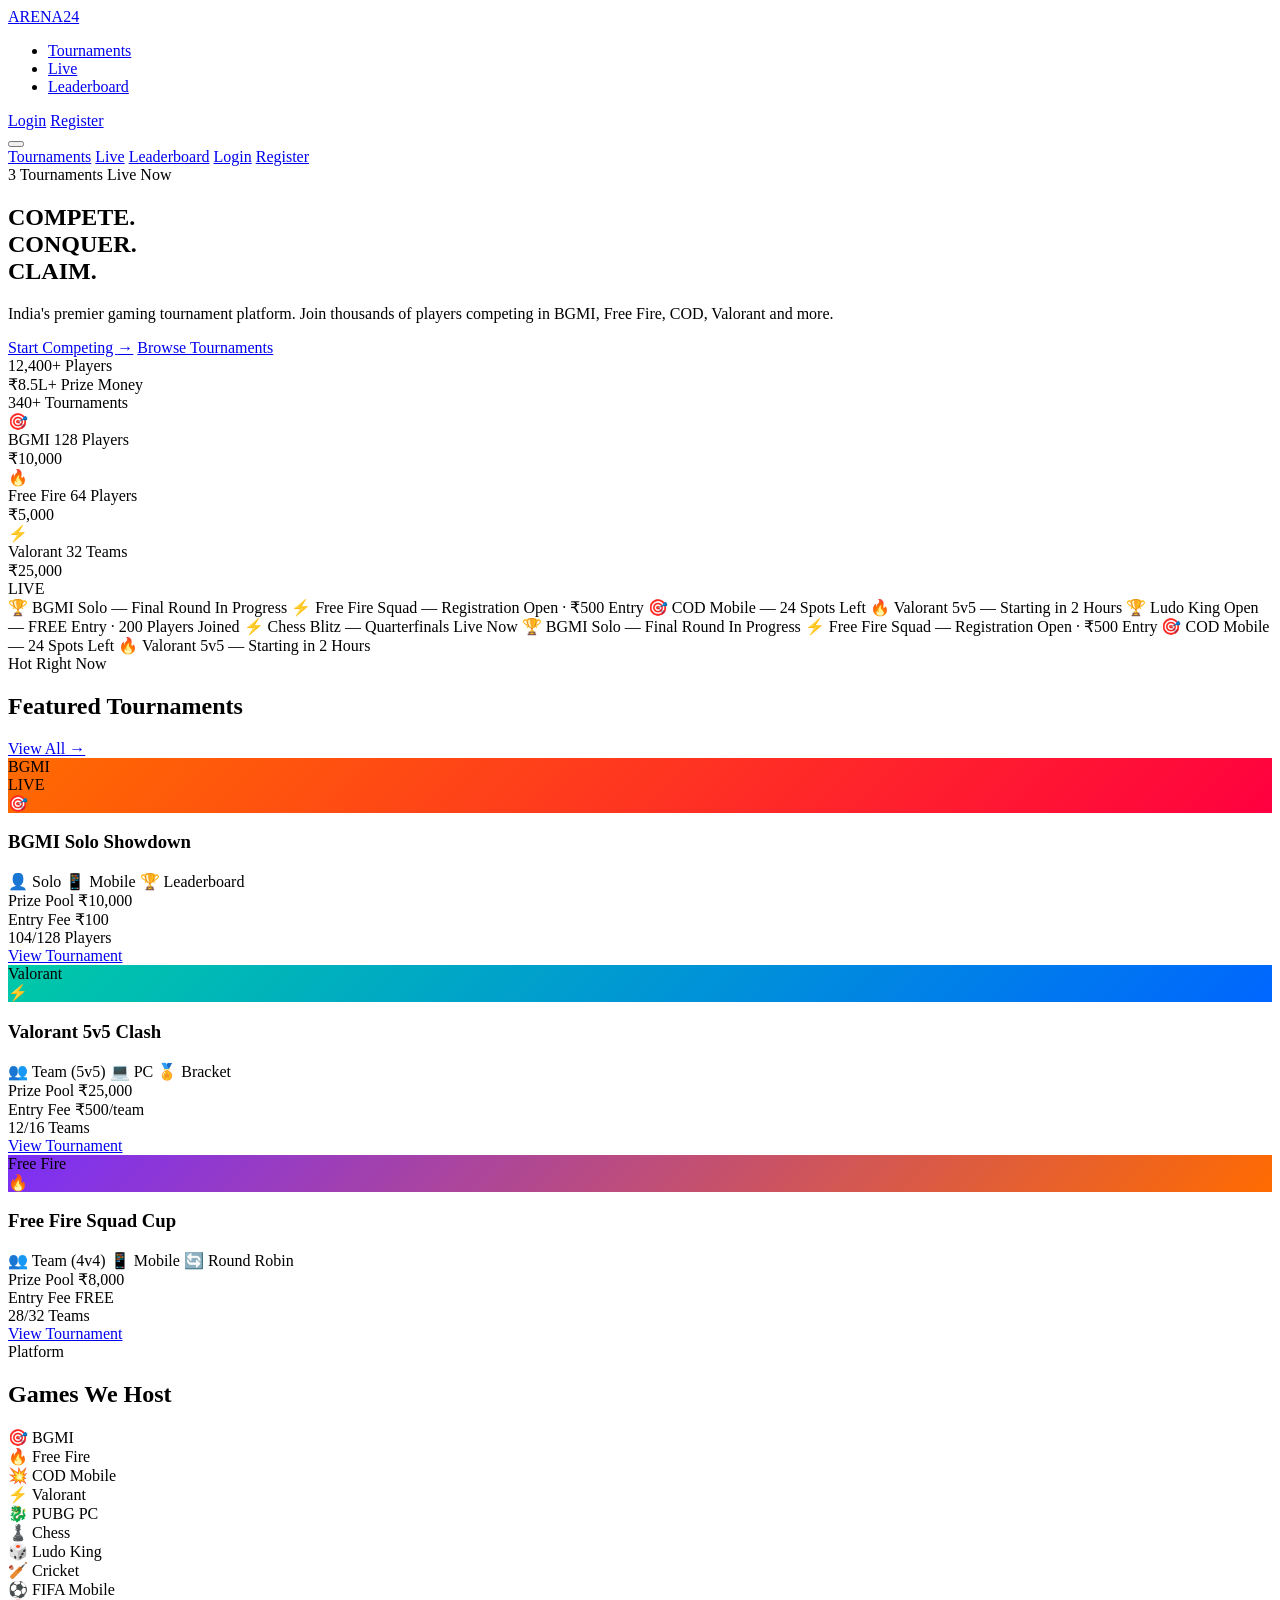
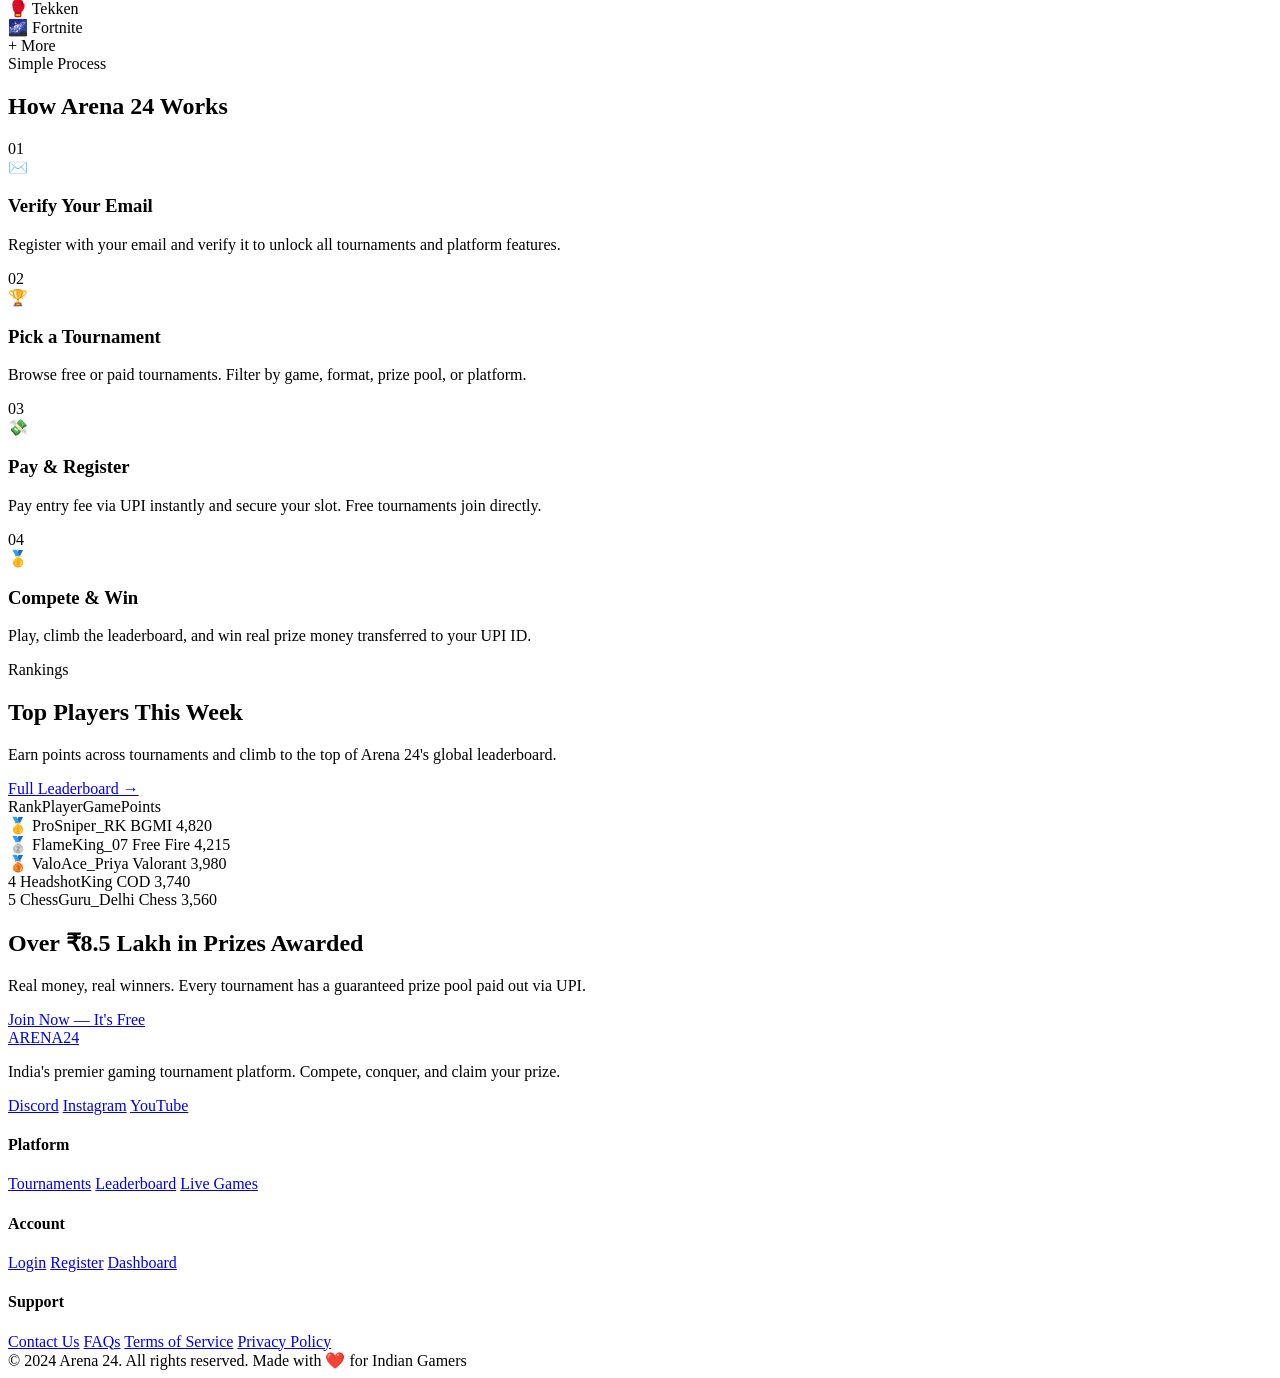
==== index.html @ 9baad073 "Add files via upload" ====
<!DOCTYPE html>
<html lang="en">
<head>
  <meta charset="UTF-8" />
  <meta name="viewport" content="width=device-width, initial-scale=1.0"/>
  <title>Arena 24 — Compete. Conquer. Claim.</title>
  <link rel="preconnect" href="https://fonts.googleapis.com">
  <link href="https://fonts.googleapis.com/css2?family=Rajdhani:wght@400;500;600;700&family=Orbitron:wght@400;600;700;900&family=Inter:wght@300;400;500&display=swap" rel="stylesheet">
  <link rel="stylesheet" href="css/global.css">
  <link rel="stylesheet" href="css/index.css">
</head>
<body>

  <!-- NAV -->
  <nav class="navbar" id="navbar">
    <div class="nav-container">
      <a href="index.html" class="nav-logo">
        <span class="logo-a">A</span>RENA<span class="logo-24">24</span>
      </a>
      <ul class="nav-links">
        <li><a href="tournaments.html">Tournaments</a></li>
        <li><a href="live.html">Live</a></li>
        <li><a href="leaderboard.html">Leaderboard</a></li>
      </ul>
      <div class="nav-actions">
        <a href="login.html" class="btn-ghost">Login</a>
        <a href="register.html" class="btn-primary">Register</a>
      </div>
      <button class="nav-toggle" id="navToggle">
        <span></span><span></span><span></span>
      </button>
    </div>
    <div class="nav-mobile" id="navMobile">
      <a href="tournaments.html">Tournaments</a>
      <a href="live.html">Live</a>
      <a href="leaderboard.html">Leaderboard</a>
      <a href="login.html">Login</a>
      <a href="register.html" class="btn-primary">Register</a>
    </div>
  </nav>

  <!-- HERO -->
  <section class="hero">
    <div class="hero-bg">
      <div class="hero-grid"></div>
      <div class="hero-glow glow-1"></div>
      <div class="hero-glow glow-2"></div>
      <div class="hero-particles" id="particles"></div>
    </div>
    <div class="hero-content">
      <div class="hero-badge">
        <span class="badge-dot"></span>
        <span>3 Tournaments Live Now</span>
      </div>
      <h1 class="hero-title">
        COMPETE.<br>
        <span class="title-accent">CONQUER.</span><br>
        CLAIM.
      </h1>
      <p class="hero-sub">India's premier gaming tournament platform. Join thousands of players competing in BGMI, Free Fire, COD, Valorant and more.</p>
      <div class="hero-cta">
        <a href="register.html" class="btn-primary btn-xl">Start Competing <span class="btn-arrow">→</span></a>
        <a href="tournaments.html" class="btn-outline btn-xl">Browse Tournaments</a>
      </div>
      <div class="hero-stats">
        <div class="stat-item">
          <span class="stat-num">12,400+</span>
          <span class="stat-label">Players</span>
        </div>
        <div class="stat-divider"></div>
        <div class="stat-item">
          <span class="stat-num">₹8.5L+</span>
          <span class="stat-label">Prize Money</span>
        </div>
        <div class="stat-divider"></div>
        <div class="stat-item">
          <span class="stat-num">340+</span>
          <span class="stat-label">Tournaments</span>
        </div>
      </div>
    </div>
    <div class="hero-visual">
      <div class="game-cards-stack">
        <div class="game-card-floating card-1">
          <div class="gcf-icon">🎯</div>
          <div class="gcf-info">
            <span class="gcf-name">BGMI</span>
            <span class="gcf-players">128 Players</span>
          </div>
          <div class="gcf-prize">₹10,000</div>
        </div>
        <div class="game-card-floating card-2">
          <div class="gcf-icon">🔥</div>
          <div class="gcf-info">
            <span class="gcf-name">Free Fire</span>
            <span class="gcf-players">64 Players</span>
          </div>
          <div class="gcf-prize">₹5,000</div>
        </div>
        <div class="game-card-floating card-3">
          <div class="gcf-icon">⚡</div>
          <div class="gcf-info">
            <span class="gcf-name">Valorant</span>
            <span class="gcf-players">32 Teams</span>
          </div>
          <div class="gcf-prize">₹25,000</div>
        </div>
        <div class="pulse-ring"></div>
      </div>
    </div>
  </section>

  <!-- LIVE TICKER -->
  <div class="live-ticker">
    <div class="ticker-label"><span class="live-dot"></span> LIVE</div>
    <div class="ticker-track">
      <div class="ticker-inner">
        <span>🏆 BGMI Solo — Final Round In Progress</span>
        <span>⚡ Free Fire Squad — Registration Open · ₹500 Entry</span>
        <span>🎯 COD Mobile — 24 Spots Left</span>
        <span>🔥 Valorant 5v5 — Starting in 2 Hours</span>
        <span>🏆 Ludo King Open — FREE Entry · 200 Players Joined</span>
        <span>⚡ Chess Blitz — Quarterfinals Live Now</span>
        <span>🏆 BGMI Solo — Final Round In Progress</span>
        <span>⚡ Free Fire Squad — Registration Open · ₹500 Entry</span>
        <span>🎯 COD Mobile — 24 Spots Left</span>
        <span>🔥 Valorant 5v5 — Starting in 2 Hours</span>
      </div>
    </div>
  </div>

  <!-- FEATURED TOURNAMENTS -->
  <section class="section" id="featured">
    <div class="container">
      <div class="section-header">
        <div class="section-tag">Hot Right Now</div>
        <h2 class="section-title">Featured Tournaments</h2>
        <a href="tournaments.html" class="section-link">View All →</a>
      </div>
      <div class="tournament-grid">

        <div class="t-card t-card-featured">
          <div class="t-card-banner" style="background: linear-gradient(135deg, #ff6b00, #ff0040);">
            <div class="t-game-tag">BGMI</div>
            <div class="t-live-badge"><span class="live-dot"></span> LIVE</div>
            <div class="t-banner-icon">🎯</div>
          </div>
          <div class="t-card-body">
            <h3 class="t-title">BGMI Solo Showdown</h3>
            <div class="t-meta">
              <span class="t-meta-item">👤 Solo</span>
              <span class="t-meta-item">📱 Mobile</span>
              <span class="t-meta-item">🏆 Leaderboard</span>
            </div>
            <div class="t-prize-row">
              <div class="t-prize">
                <span class="prize-label">Prize Pool</span>
                <span class="prize-amount">₹10,000</span>
              </div>
              <div class="t-entry">
                <span class="entry-label">Entry Fee</span>
                <span class="entry-amount entry-paid">₹100</span>
              </div>
            </div>
            <div class="t-progress-row">
              <span class="t-spots">104/128 Players</span>
              <div class="t-progress-bar"><div class="t-progress-fill" style="width:81%"></div></div>
            </div>
            <a href="tournament-detail.html" class="btn-primary btn-full">View Tournament</a>
          </div>
        </div>

        <div class="t-card">
          <div class="t-card-banner" style="background: linear-gradient(135deg, #00c9a7, #0066ff);">
            <div class="t-game-tag">Valorant</div>
            <div class="t-banner-icon">⚡</div>
          </div>
          <div class="t-card-body">
            <h3 class="t-title">Valorant 5v5 Clash</h3>
            <div class="t-meta">
              <span class="t-meta-item">👥 Team (5v5)</span>
              <span class="t-meta-item">💻 PC</span>
              <span class="t-meta-item">🏅 Bracket</span>
            </div>
            <div class="t-prize-row">
              <div class="t-prize">
                <span class="prize-label">Prize Pool</span>
                <span class="prize-amount">₹25,000</span>
              </div>
              <div class="t-entry">
                <span class="entry-label">Entry Fee</span>
                <span class="entry-amount entry-paid">₹500/team</span>
              </div>
            </div>
            <div class="t-progress-row">
              <span class="t-spots">12/16 Teams</span>
              <div class="t-progress-bar"><div class="t-progress-fill" style="width:75%"></div></div>
            </div>
            <a href="tournament-detail.html" class="btn-outline btn-full">View Tournament</a>
          </div>
        </div>

        <div class="t-card">
          <div class="t-card-banner" style="background: linear-gradient(135deg, #7b2ff7, #ff6b00);">
            <div class="t-game-tag">Free Fire</div>
            <div class="t-banner-icon">🔥</div>
          </div>
          <div class="t-card-body">
            <h3 class="t-title">Free Fire Squad Cup</h3>
            <div class="t-meta">
              <span class="t-meta-item">👥 Team (4v4)</span>
              <span class="t-meta-item">📱 Mobile</span>
              <span class="t-meta-item">🔄 Round Robin</span>
            </div>
            <div class="t-prize-row">
              <div class="t-prize">
                <span class="prize-label">Prize Pool</span>
                <span class="prize-amount">₹8,000</span>
              </div>
              <div class="t-entry">
                <span class="entry-label">Entry Fee</span>
                <span class="entry-amount entry-free">FREE</span>
              </div>
            </div>
            <div class="t-progress-row">
              <span class="t-spots">28/32 Teams</span>
              <div class="t-progress-bar"><div class="t-progress-fill" style="width:87%"></div></div>
            </div>
            <a href="tournament-detail.html" class="btn-outline btn-full">View Tournament</a>
          </div>
        </div>

      </div>
    </div>
  </section>

  <!-- GAMES WE SUPPORT -->
  <section class="section games-section">
    <div class="container">
      <div class="section-header">
        <div class="section-tag">Platform</div>
        <h2 class="section-title">Games We Host</h2>
      </div>
      <div class="games-scroll">
        <div class="games-track">
          <div class="game-pill active">🎯 BGMI</div>
          <div class="game-pill">🔥 Free Fire</div>
          <div class="game-pill">💥 COD Mobile</div>
          <div class="game-pill">⚡ Valorant</div>
          <div class="game-pill">🐉 PUBG PC</div>
          <div class="game-pill">♟️ Chess</div>
          <div class="game-pill">🎲 Ludo King</div>
          <div class="game-pill">🏏 Cricket</div>
          <div class="game-pill">⚽ FIFA Mobile</div>
          <div class="game-pill">🥊 Tekken</div>
          <div class="game-pill">🌌 Fortnite</div>
          <div class="game-pill">+ More</div>
        </div>
      </div>
    </div>
  </section>

  <!-- HOW IT WORKS -->
  <section class="section how-section">
    <div class="container">
      <div class="section-header center">
        <div class="section-tag">Simple Process</div>
        <h2 class="section-title">How Arena 24 Works</h2>
      </div>
      <div class="steps-grid">
        <div class="step-card">
          <div class="step-num">01</div>
          <div class="step-icon">✉️</div>
          <h3 class="step-title">Verify Your Email</h3>
          <p class="step-desc">Register with your email and verify it to unlock all tournaments and platform features.</p>
        </div>
        <div class="step-connector"></div>
        <div class="step-card">
          <div class="step-num">02</div>
          <div class="step-icon">🏆</div>
          <h3 class="step-title">Pick a Tournament</h3>
          <p class="step-desc">Browse free or paid tournaments. Filter by game, format, prize pool, or platform.</p>
        </div>
        <div class="step-connector"></div>
        <div class="step-card">
          <div class="step-num">03</div>
          <div class="step-icon">💸</div>
          <h3 class="step-title">Pay & Register</h3>
          <p class="step-desc">Pay entry fee via UPI instantly and secure your slot. Free tournaments join directly.</p>
        </div>
        <div class="step-connector"></div>
        <div class="step-card">
          <div class="step-num">04</div>
          <div class="step-icon">🥇</div>
          <h3 class="step-title">Compete & Win</h3>
          <p class="step-desc">Play, climb the leaderboard, and win real prize money transferred to your UPI ID.</p>
        </div>
      </div>
    </div>
  </section>

  <!-- LEADERBOARD PREVIEW -->
  <section class="section lb-section">
    <div class="container">
      <div class="lb-layout">
        <div class="lb-left">
          <div class="section-tag">Rankings</div>
          <h2 class="section-title">Top Players This Week</h2>
          <p class="lb-desc">Earn points across tournaments and climb to the top of Arena 24's global leaderboard.</p>
          <a href="leaderboard.html" class="btn-primary">Full Leaderboard →</a>
        </div>
        <div class="lb-right">
          <div class="lb-table">
            <div class="lb-row lb-header">
              <span>Rank</span><span>Player</span><span>Game</span><span>Points</span>
            </div>
            <div class="lb-row lb-gold">
              <span class="rank-badge rank-1">🥇</span>
              <span class="player-name">ProSniper_RK</span>
              <span class="game-tag-sm">BGMI</span>
              <span class="lb-pts">4,820</span>
            </div>
            <div class="lb-row lb-silver">
              <span class="rank-badge rank-2">🥈</span>
              <span class="player-name">FlameKing_07</span>
              <span class="game-tag-sm">Free Fire</span>
              <span class="lb-pts">4,215</span>
            </div>
            <div class="lb-row lb-bronze">
              <span class="rank-badge rank-3">🥉</span>
              <span class="player-name">ValoAce_Priya</span>
              <span class="game-tag-sm">Valorant</span>
              <span class="lb-pts">3,980</span>
            </div>
            <div class="lb-row">
              <span class="rank-badge">4</span>
              <span class="player-name">HeadshotKing</span>
              <span class="game-tag-sm">COD</span>
              <span class="lb-pts">3,740</span>
            </div>
            <div class="lb-row">
              <span class="rank-badge">5</span>
              <span class="player-name">ChessGuru_Delhi</span>
              <span class="game-tag-sm">Chess</span>
              <span class="lb-pts">3,560</span>
            </div>
          </div>
        </div>
      </div>
    </div>
  </section>

  <!-- PRIZE BANNER -->
  <section class="prize-banner">
    <div class="container">
      <div class="prize-content">
        <div class="prize-text">
          <h2>Over <span class="prize-highlight">₹8.5 Lakh</span> in Prizes Awarded</h2>
          <p>Real money, real winners. Every tournament has a guaranteed prize pool paid out via UPI.</p>
        </div>
        <a href="register.html" class="btn-primary btn-xl">Join Now — It's Free</a>
      </div>
    </div>
  </section>

  <!-- FOOTER -->
  <footer class="footer">
    <div class="container">
      <div class="footer-grid">
        <div class="footer-brand">
          <a href="index.html" class="nav-logo">
            <span class="logo-a">A</span>RENA<span class="logo-24">24</span>
          </a>
          <p>India's premier gaming tournament platform. Compete, conquer, and claim your prize.</p>
          <div class="footer-socials">
            <a href="#" class="social-link">Discord</a>
            <a href="#" class="social-link">Instagram</a>
            <a href="#" class="social-link">YouTube</a>
          </div>
        </div>
        <div class="footer-col">
          <h4>Platform</h4>
          <a href="tournaments.html">Tournaments</a>
          <a href="leaderboard.html">Leaderboard</a>
          <a href="live.html">Live Games</a>
        </div>
        <div class="footer-col">
          <h4>Account</h4>
          <a href="login.html">Login</a>
          <a href="register.html">Register</a>
          <a href="dashboard.html">Dashboard</a>
        </div>
        <div class="footer-col">
          <h4>Support</h4>
          <a href="#">Contact Us</a>
          <a href="#">FAQs</a>
          <a href="#">Terms of Service</a>
          <a href="#">Privacy Policy</a>
        </div>
      </div>
      <div class="footer-bottom">
        <span>© 2024 Arena 24. All rights reserved.</span>
        <span>Made with ❤️ for Indian Gamers</span>
      </div>
    </div>
  </footer>

  <script src="js/global.js"></script>
  <script src="js/index.js"></script>
</body>
</html>
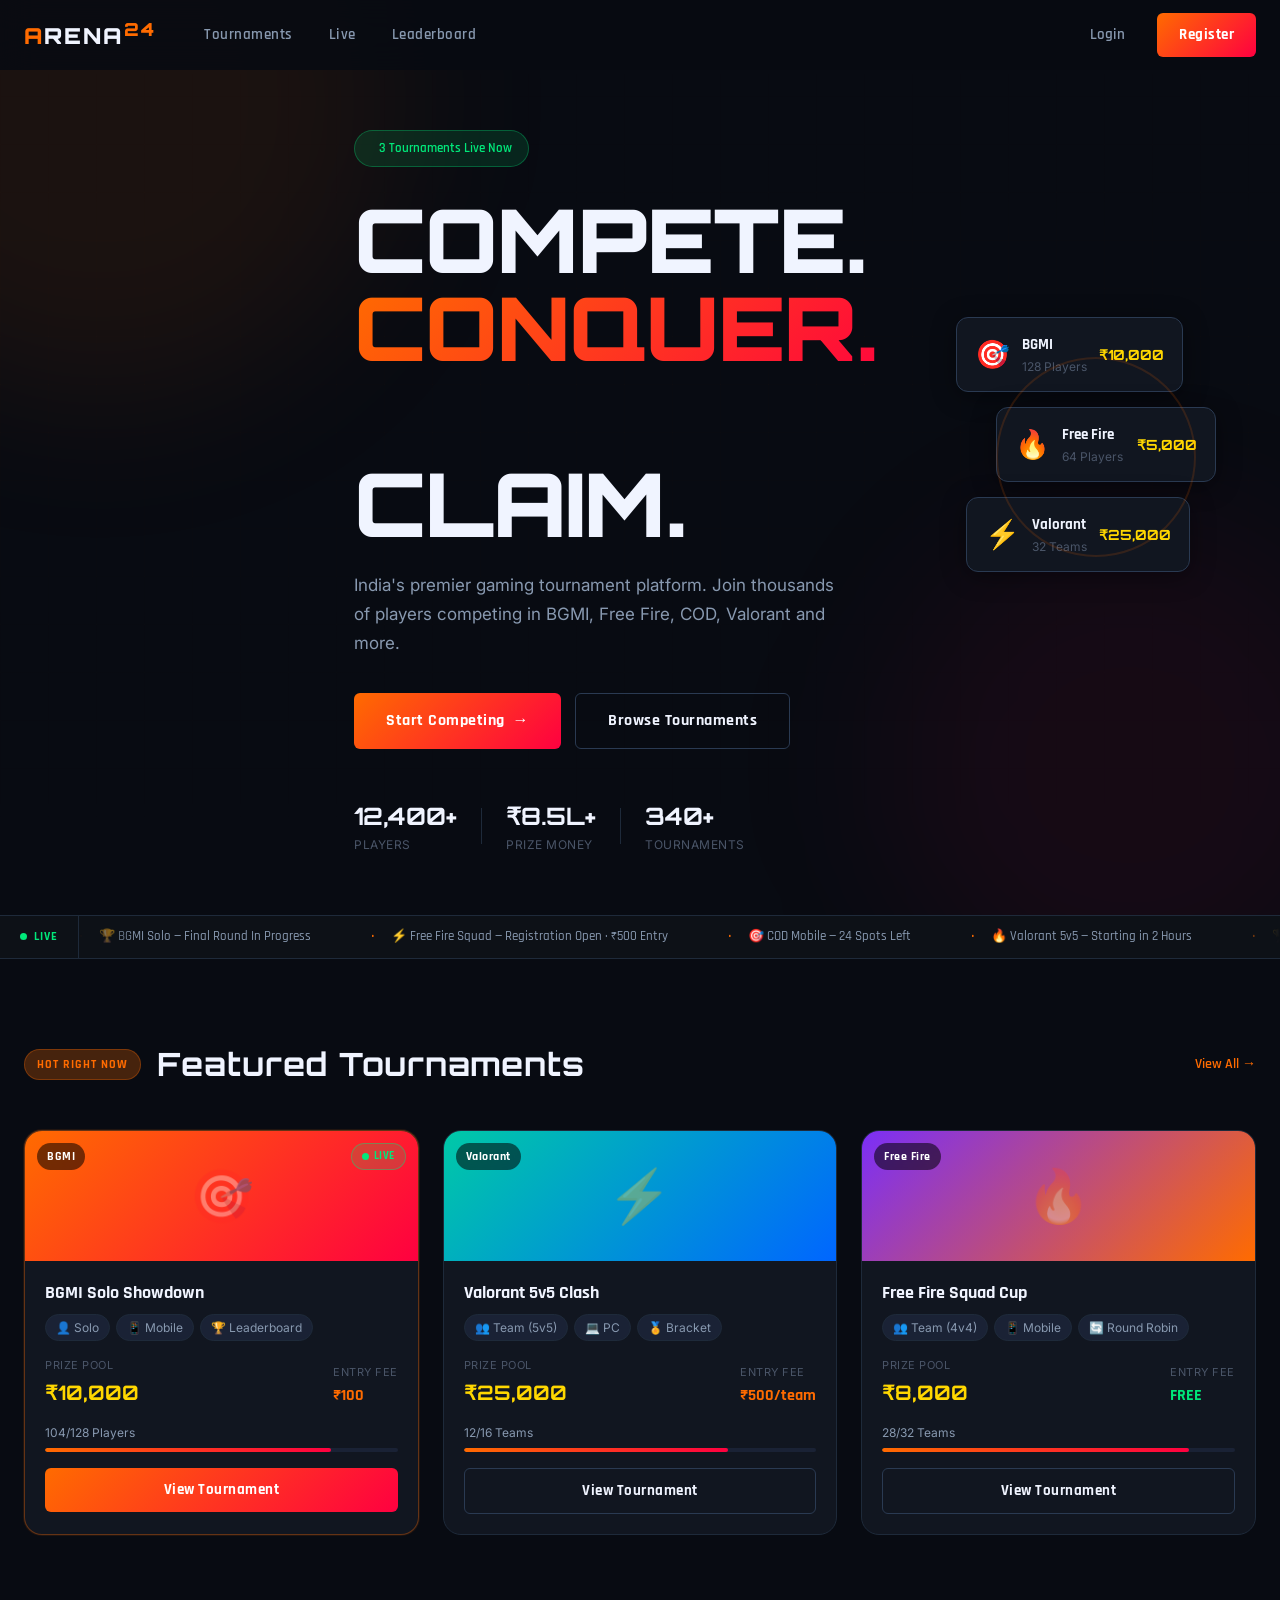
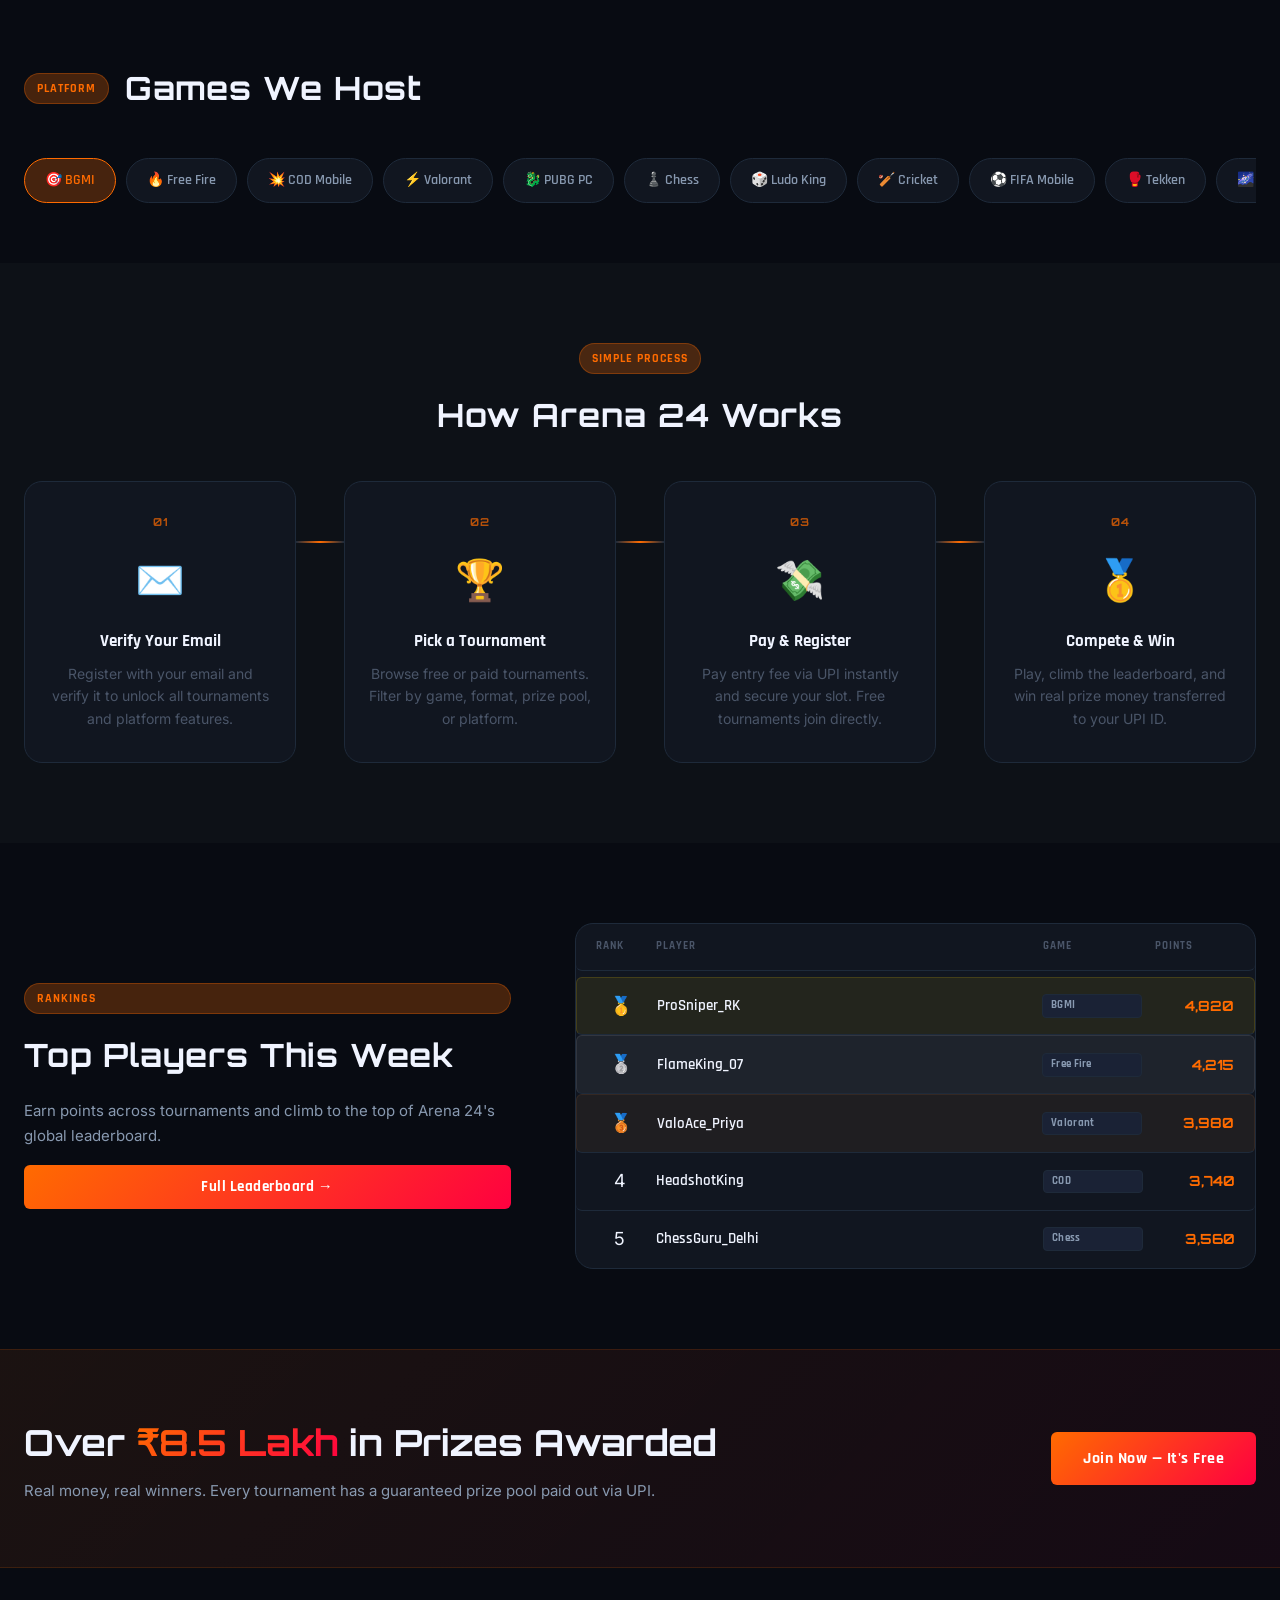
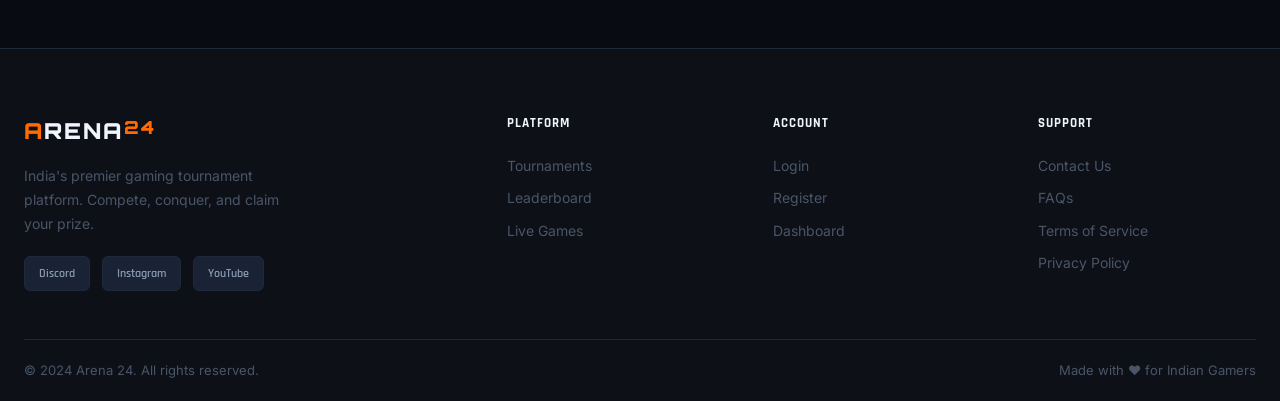
==== commit c1816a88: "index.html" ====
--- a/index.html
+++ b/index.html
@@ -6,6 +6,7 @@
   <title>Arena 24 — Compete. Conquer. Claim.</title>
   <link rel="preconnect" href="https://fonts.googleapis.com">
   <link href="https://fonts.googleapis.com/css2?family=Rajdhani:wght@400;500;600;700&family=Orbitron:wght@400;600;700;900&family=Inter:wght@300;400;500&display=swap" rel="stylesheet">
+  <script src="/js/api.js"></script>
   <link rel="stylesheet" href="css/global.css">
   <link rel="stylesheet" href="css/index.css">
 </head>
--- a/css/global.css
+++ b/css/global.css
@@ -0,0 +1,1202 @@
+/* ============================================================
+   ARENA 24 — GLOBAL CSS
+   Design System: Dark Esports · Orange/Red Accent · Orbitron
+   ============================================================ */
+
+/* ── FONTS ── */
+@import url('https://fonts.googleapis.com/css2?family=Rajdhani:wght@400;500;600;700&family=Orbitron:wght@400;600;700;900&family=Inter:wght@300;400;500&display=swap');
+
+/* ── CSS VARIABLES ── */
+:root {
+  /* Colors */
+  --bg-primary:     #080b12;
+  --bg-secondary:   #0d1117;
+  --bg-card:        #111620;
+  --bg-card-hover:  #161d2e;
+  --bg-elevated:    #1a2235;
+  --border:         #1e2a3a;
+  --border-bright:  #2a3a52;
+
+  /* Accent */
+  --accent:         #ff6b00;
+  --accent-2:       #ff0040;
+  --accent-glow:    rgba(255, 107, 0, 0.25);
+  --accent-gradient: linear-gradient(135deg, #ff6b00, #ff0040);
+
+  /* Text */
+  --text-primary:   #f0f4ff;
+  --text-secondary: #8899b0;
+  --text-muted:     #4a5568;
+  --text-accent:    #ff6b00;
+
+  /* Status */
+  --live:           #00e87a;
+  --live-bg:        rgba(0, 232, 122, 0.12);
+  --upcoming:       #3b9eff;
+  --upcoming-bg:    rgba(59, 158, 255, 0.12);
+  --completed:      #8899b0;
+  --free:           #00e87a;
+  --paid:           #ff6b00;
+
+  /* Gold/Silver/Bronze */
+  --gold:           #ffd700;
+  --gold-bg:        rgba(255, 215, 0, 0.08);
+  --silver:         #c0c0c0;
+  --silver-bg:      rgba(192, 192, 192, 0.08);
+  --bronze:         #cd7f32;
+  --bronze-bg:      rgba(205, 127, 50, 0.08);
+
+  /* Fonts */
+  --font-display:   'Orbitron', monospace;
+  --font-heading:   'Rajdhani', sans-serif;
+  --font-body:      'Inter', sans-serif;
+
+  /* Spacing */
+  --radius-sm:      6px;
+  --radius-md:      12px;
+  --radius-lg:      18px;
+  --radius-xl:      24px;
+
+  /* Shadows */
+  --shadow-card:    0 4px 24px rgba(0,0,0,0.4);
+  --shadow-glow:    0 0 30px rgba(255,107,0,0.2);
+  --shadow-glow-sm: 0 0 12px rgba(255,107,0,0.15);
+
+  /* Navbar height */
+  --nav-h: 70px;
+}
+
+/* ── RESET ── */
+*, *::before, *::after { box-sizing: border-box; margin: 0; padding: 0; }
+
+html { scroll-behavior: smooth; }
+
+body {
+  background-color: var(--bg-primary);
+  color: var(--text-primary);
+  font-family: var(--font-body);
+  font-size: 15px;
+  line-height: 1.6;
+  min-height: 100vh;
+  -webkit-font-smoothing: antialiased;
+}
+
+img { max-width: 100%; display: block; }
+a { color: inherit; text-decoration: none; }
+button { cursor: pointer; border: none; background: none; font-family: inherit; }
+input, select, textarea { font-family: inherit; }
+ul { list-style: none; }
+
+/* ── SCROLLBAR ── */
+::-webkit-scrollbar { width: 6px; }
+::-webkit-scrollbar-track { background: var(--bg-secondary); }
+::-webkit-scrollbar-thumb { background: var(--border-bright); border-radius: 3px; }
+::-webkit-scrollbar-thumb:hover { background: var(--accent); }
+
+/* ── SELECTION ── */
+::selection { background: var(--accent); color: #fff; }
+
+/* ── CONTAINER ── */
+.container {
+  max-width: 1280px;
+  margin: 0 auto;
+  padding: 0 24px;
+}
+
+/* ── SECTION ── */
+.section {
+  padding: 80px 0;
+}
+
+/* ════════════════════════════════════════
+   NAVBAR
+════════════════════════════════════════ */
+.navbar {
+  position: fixed;
+  top: 0; left: 0; right: 0;
+  z-index: 1000;
+  height: var(--nav-h);
+  background: rgba(8, 11, 18, 0.85);
+  backdrop-filter: blur(16px);
+  -webkit-backdrop-filter: blur(16px);
+  border-bottom: 1px solid transparent;
+  transition: border-color 0.3s, background 0.3s;
+}
+
+.navbar.scrolled {
+  border-bottom-color: var(--border);
+  background: rgba(8, 11, 18, 0.98);
+}
+
+.nav-container {
+  max-width: 1280px;
+  margin: 0 auto;
+  padding: 0 24px;
+  height: 100%;
+  display: flex;
+  align-items: center;
+  gap: 32px;
+}
+
+/* LOGO */
+.nav-logo {
+  font-family: var(--font-display);
+  font-size: 22px;
+  font-weight: 900;
+  letter-spacing: 2px;
+  color: var(--text-primary);
+  white-space: nowrap;
+  flex-shrink: 0;
+}
+.logo-a { color: var(--accent); }
+.logo-24 {
+  color: var(--accent);
+  font-size: 18px;
+  vertical-align: super;
+  margin-left: 1px;
+}
+
+/* NAV LINKS */
+.nav-links {
+  display: flex;
+  align-items: center;
+  gap: 4px;
+  flex: 1;
+}
+
+.nav-links a {
+  font-family: var(--font-heading);
+  font-size: 15px;
+  font-weight: 600;
+  letter-spacing: 0.5px;
+  color: var(--text-secondary);
+  padding: 8px 16px;
+  border-radius: var(--radius-sm);
+  transition: color 0.2s, background 0.2s;
+  position: relative;
+}
+
+.nav-links a:hover,
+.nav-links a.active {
+  color: var(--text-primary);
+  background: rgba(255,255,255,0.05);
+}
+
+.nav-links a.active::after {
+  content: '';
+  position: absolute;
+  bottom: -2px; left: 50%;
+  transform: translateX(-50%);
+  width: 20px; height: 2px;
+  background: var(--accent);
+  border-radius: 2px;
+}
+
+/* NAV ACTIONS */
+.nav-actions {
+  display: flex;
+  align-items: center;
+  gap: 10px;
+  margin-left: auto;
+  flex-shrink: 0;
+}
+
+/* LOGGED IN NAV */
+.nav-logged-in { display: flex; align-items: center; gap: 12px; }
+
+.nav-dashboard-btn {
+  font-family: var(--font-heading);
+  font-weight: 600;
+  font-size: 14px;
+  color: var(--text-secondary);
+  padding: 7px 14px;
+  border-radius: var(--radius-sm);
+  border: 1px solid var(--border);
+  transition: all 0.2s;
+}
+.nav-dashboard-btn:hover,
+.nav-dashboard-btn.active {
+  color: var(--accent);
+  border-color: var(--accent);
+}
+
+.nav-user-menu { position: relative; }
+
+.nav-avatar {
+  display: flex;
+  align-items: center;
+  gap: 8px;
+  font-family: var(--font-heading);
+  font-size: 14px;
+  font-weight: 600;
+  color: var(--text-primary);
+  padding: 7px 14px;
+  background: var(--bg-elevated);
+  border: 1px solid var(--border);
+  border-radius: var(--radius-sm);
+  cursor: pointer;
+  transition: border-color 0.2s;
+}
+.nav-avatar:hover { border-color: var(--accent); }
+
+.user-dropdown {
+  position: absolute;
+  top: calc(100% + 8px);
+  right: 0;
+  background: var(--bg-elevated);
+  border: 1px solid var(--border);
+  border-radius: var(--radius-md);
+  min-width: 180px;
+  overflow: hidden;
+  box-shadow: var(--shadow-card);
+  opacity: 0;
+  pointer-events: none;
+  transform: translateY(-8px);
+  transition: opacity 0.2s, transform 0.2s;
+}
+.user-dropdown.open {
+  opacity: 1;
+  pointer-events: all;
+  transform: translateY(0);
+}
+.user-dropdown a {
+  display: block;
+  padding: 12px 18px;
+  font-size: 14px;
+  color: var(--text-secondary);
+  transition: background 0.2s, color 0.2s;
+}
+.user-dropdown a:hover { background: var(--bg-card-hover); color: var(--text-primary); }
+.dropdown-divider { height: 1px; background: var(--border); margin: 4px 0; }
+.logout-link { color: var(--accent-2) !important; }
+
+/* MOBILE TOGGLE */
+.nav-toggle {
+  display: none;
+  flex-direction: column;
+  gap: 5px;
+  padding: 8px;
+  margin-left: auto;
+}
+.nav-toggle span {
+  display: block;
+  width: 22px; height: 2px;
+  background: var(--text-primary);
+  border-radius: 2px;
+  transition: all 0.3s;
+}
+
+/* MOBILE NAV */
+.nav-mobile {
+  display: none;
+  flex-direction: column;
+  background: var(--bg-secondary);
+  border-top: 1px solid var(--border);
+  padding: 16px 24px 20px;
+  gap: 4px;
+}
+.nav-mobile.open { display: flex; }
+.nav-mobile a {
+  font-family: var(--font-heading);
+  font-weight: 600;
+  font-size: 16px;
+  color: var(--text-secondary);
+  padding: 10px 12px;
+  border-radius: var(--radius-sm);
+  transition: all 0.2s;
+}
+.nav-mobile a:hover { color: var(--text-primary); background: var(--bg-card); }
+.nav-mobile .btn-primary { margin-top: 8px; text-align: center; }
+
+/* ════════════════════════════════════════
+   BUTTONS
+════════════════════════════════════════ */
+.btn-primary {
+  display: inline-flex;
+  align-items: center;
+  justify-content: center;
+  gap: 8px;
+  padding: 10px 22px;
+  background: var(--accent-gradient);
+  color: #fff;
+  font-family: var(--font-heading);
+  font-size: 15px;
+  font-weight: 700;
+  letter-spacing: 0.5px;
+  border-radius: var(--radius-sm);
+  border: none;
+  cursor: pointer;
+  transition: opacity 0.2s, transform 0.15s, box-shadow 0.2s;
+  white-space: nowrap;
+  text-decoration: none;
+}
+.btn-primary:hover {
+  opacity: 0.9;
+  transform: translateY(-1px);
+  box-shadow: 0 6px 20px rgba(255,107,0,0.35);
+}
+.btn-primary:active { transform: translateY(0); }
+
+.btn-outline {
+  display: inline-flex;
+  align-items: center;
+  justify-content: center;
+  gap: 8px;
+  padding: 10px 22px;
+  background: transparent;
+  color: var(--text-primary);
+  font-family: var(--font-heading);
+  font-size: 15px;
+  font-weight: 700;
+  letter-spacing: 0.5px;
+  border: 1px solid var(--border-bright);
+  border-radius: var(--radius-sm);
+  cursor: pointer;
+  transition: all 0.2s;
+  white-space: nowrap;
+  text-decoration: none;
+}
+.btn-outline:hover {
+  border-color: var(--accent);
+  color: var(--accent);
+  background: var(--accent-glow);
+}
+
+.btn-ghost {
+  display: inline-flex;
+  align-items: center;
+  justify-content: center;
+  gap: 8px;
+  padding: 10px 22px;
+  background: transparent;
+  color: var(--text-secondary);
+  font-family: var(--font-heading);
+  font-size: 15px;
+  font-weight: 600;
+  border-radius: var(--radius-sm);
+  cursor: pointer;
+  transition: color 0.2s, background 0.2s;
+  text-decoration: none;
+}
+.btn-ghost:hover { color: var(--text-primary); background: rgba(255,255,255,0.05); }
+
+.btn-xl { padding: 14px 32px; font-size: 16px; }
+.btn-sm { padding: 7px 14px; font-size: 13px; }
+.btn-full { width: 100%; }
+.btn-arrow { transition: transform 0.2s; }
+.btn-primary:hover .btn-arrow { transform: translateX(4px); }
+
+/* ════════════════════════════════════════
+   PAGE HEADER (shared across pages)
+════════════════════════════════════════ */
+.page-header {
+  padding-top: calc(var(--nav-h) + 60px);
+  padding-bottom: 60px;
+  position: relative;
+  overflow: hidden;
+}
+.page-header-bg {
+  position: absolute;
+  inset: 0;
+  pointer-events: none;
+}
+.page-title {
+  font-family: var(--font-display);
+  font-size: clamp(32px, 5vw, 52px);
+  font-weight: 900;
+  letter-spacing: 2px;
+  color: var(--text-primary);
+  margin-bottom: 12px;
+}
+.page-sub {
+  font-size: 16px;
+  color: var(--text-secondary);
+  max-width: 560px;
+}
+
+/* ════════════════════════════════════════
+   SECTION HEADERS
+════════════════════════════════════════ */
+.section-header {
+  display: flex;
+  align-items: center;
+  gap: 16px;
+  margin-bottom: 40px;
+  flex-wrap: wrap;
+}
+.section-header.center {
+  flex-direction: column;
+  align-items: center;
+  text-align: center;
+}
+.section-tag {
+  display: inline-flex;
+  align-items: center;
+  gap: 6px;
+  padding: 5px 12px;
+  background: var(--accent-glow);
+  border: 1px solid rgba(255,107,0,0.3);
+  border-radius: 20px;
+  font-family: var(--font-heading);
+  font-size: 12px;
+  font-weight: 700;
+  letter-spacing: 1px;
+  text-transform: uppercase;
+  color: var(--accent);
+}
+.section-title {
+  font-family: var(--font-display);
+  font-size: clamp(22px, 3vw, 32px);
+  font-weight: 700;
+  letter-spacing: 1px;
+  color: var(--text-primary);
+  flex: 1;
+}
+.section-link {
+  font-family: var(--font-heading);
+  font-size: 14px;
+  font-weight: 600;
+  color: var(--accent);
+  margin-left: auto;
+  white-space: nowrap;
+  transition: opacity 0.2s;
+}
+.section-link:hover { opacity: 0.75; }
+
+/* ════════════════════════════════════════
+   TOURNAMENT CARDS (shared)
+════════════════════════════════════════ */
+.tournament-grid {
+  display: grid;
+  grid-template-columns: repeat(auto-fill, minmax(320px, 1fr));
+  gap: 24px;
+}
+
+.t-card {
+  background: var(--bg-card);
+  border: 1px solid var(--border);
+  border-radius: var(--radius-lg);
+  overflow: hidden;
+  transition: transform 0.25s, border-color 0.25s, box-shadow 0.25s;
+}
+.t-card:hover {
+  transform: translateY(-4px);
+  border-color: var(--border-bright);
+  box-shadow: var(--shadow-card);
+}
+.t-card-featured {
+  border-color: rgba(255,107,0,0.35);
+  box-shadow: 0 0 0 1px rgba(255,107,0,0.1);
+}
+
+.t-card-banner {
+  position: relative;
+  height: 130px;
+  display: flex;
+  align-items: center;
+  justify-content: center;
+  overflow: hidden;
+}
+.t-banner-icon {
+  font-size: 52px;
+  opacity: 0.35;
+  user-select: none;
+}
+.t-game-tag {
+  position: absolute;
+  top: 12px; left: 12px;
+  padding: 4px 10px;
+  background: rgba(0,0,0,0.55);
+  backdrop-filter: blur(6px);
+  border-radius: 20px;
+  font-family: var(--font-heading);
+  font-size: 12px;
+  font-weight: 700;
+  letter-spacing: 0.5px;
+  color: #fff;
+}
+.t-live-badge {
+  position: absolute;
+  top: 12px; right: 12px;
+  display: flex;
+  align-items: center;
+  gap: 5px;
+  padding: 4px 10px;
+  background: rgba(0,232,122,0.15);
+  border: 1px solid rgba(0,232,122,0.4);
+  border-radius: 20px;
+  font-family: var(--font-heading);
+  font-size: 11px;
+  font-weight: 700;
+  color: var(--live);
+  letter-spacing: 0.5px;
+}
+
+.t-card-body { padding: 20px; }
+
+.t-title {
+  font-family: var(--font-heading);
+  font-size: 18px;
+  font-weight: 700;
+  color: var(--text-primary);
+  margin-bottom: 10px;
+  line-height: 1.3;
+}
+
+.t-meta {
+  display: flex;
+  flex-wrap: wrap;
+  gap: 6px;
+  margin-bottom: 16px;
+}
+.t-meta-item {
+  font-size: 12px;
+  color: var(--text-secondary);
+  background: var(--bg-elevated);
+  padding: 3px 10px;
+  border-radius: 20px;
+  border: 1px solid var(--border);
+}
+
+.t-prize-row {
+  display: flex;
+  justify-content: space-between;
+  align-items: flex-end;
+  margin-bottom: 14px;
+}
+.prize-label, .entry-label {
+  display: block;
+  font-size: 11px;
+  color: var(--text-muted);
+  text-transform: uppercase;
+  letter-spacing: 0.5px;
+  margin-bottom: 2px;
+}
+.prize-amount {
+  font-family: var(--font-display);
+  font-size: 20px;
+  font-weight: 700;
+  color: var(--gold);
+}
+.entry-amount {
+  font-family: var(--font-heading);
+  font-size: 16px;
+  font-weight: 700;
+}
+.entry-paid { color: var(--accent); }
+.entry-free { color: var(--free); }
+
+.t-progress-row {
+  margin-bottom: 16px;
+}
+.t-spots {
+  display: block;
+  font-size: 12px;
+  color: var(--text-secondary);
+  margin-bottom: 6px;
+}
+.t-progress-bar {
+  height: 4px;
+  background: var(--bg-elevated);
+  border-radius: 2px;
+  overflow: hidden;
+}
+.t-progress-fill {
+  height: 100%;
+  background: var(--accent-gradient);
+  border-radius: 2px;
+  transition: width 0.5s ease;
+}
+
+.t-date {
+  font-size: 12px;
+  color: var(--text-muted);
+  margin-bottom: 14px;
+}
+
+/* ════════════════════════════════════════
+   LIVE DOT
+════════════════════════════════════════ */
+.live-dot {
+  display: inline-block;
+  width: 7px; height: 7px;
+  background: var(--live);
+  border-radius: 50%;
+  animation: pulseDot 1.5s ease-in-out infinite;
+  flex-shrink: 0;
+}
+@keyframes pulseDot {
+  0%, 100% { opacity: 1; transform: scale(1); }
+  50% { opacity: 0.5; transform: scale(0.7); }
+}
+
+/* ════════════════════════════════════════
+   GAME TAG SMALL
+════════════════════════════════════════ */
+.game-tag-sm {
+  display: inline-block;
+  padding: 2px 8px;
+  background: var(--bg-elevated);
+  border: 1px solid var(--border);
+  border-radius: 4px;
+  font-family: var(--font-heading);
+  font-size: 11px;
+  font-weight: 700;
+  letter-spacing: 0.3px;
+  color: var(--text-secondary);
+}
+
+/* ════════════════════════════════════════
+   STATUS BADGES
+════════════════════════════════════════ */
+.status-live {
+  color: var(--live);
+  font-family: var(--font-heading);
+  font-weight: 700;
+  font-size: 13px;
+}
+.status-reg {
+  color: var(--upcoming);
+  font-family: var(--font-heading);
+  font-weight: 700;
+  font-size: 13px;
+}
+.status-upcoming {
+  color: #a78bfa;
+  font-family: var(--font-heading);
+  font-weight: 700;
+  font-size: 13px;
+}
+.status-done {
+  color: var(--text-muted);
+  font-family: var(--font-heading);
+  font-weight: 700;
+  font-size: 13px;
+}
+.status-active {
+  display: inline-block;
+  padding: 2px 8px;
+  background: var(--live-bg);
+  border-radius: 4px;
+  color: var(--live);
+  font-size: 12px;
+  font-weight: 600;
+}
+.status-inactive {
+  display: inline-block;
+  padding: 2px 8px;
+  background: rgba(136,153,176,0.1);
+  border-radius: 4px;
+  color: var(--text-muted);
+  font-size: 12px;
+  font-weight: 600;
+}
+.status-banned {
+  display: inline-block;
+  padding: 2px 8px;
+  background: rgba(255,0,64,0.1);
+  border-radius: 4px;
+  color: var(--accent-2);
+  font-size: 12px;
+  font-weight: 600;
+}
+.verified-badge {
+  display: inline-block;
+  padding: 2px 8px;
+  background: var(--live-bg);
+  border-radius: 4px;
+  color: var(--live);
+  font-size: 12px;
+}
+.unverified-badge {
+  display: inline-block;
+  padding: 2px 8px;
+  background: rgba(255,0,64,0.1);
+  border-radius: 4px;
+  color: var(--accent-2);
+  font-size: 12px;
+}
+.paid-badge {
+  display: inline-block;
+  padding: 2px 8px;
+  background: var(--live-bg);
+  border-radius: 4px;
+  color: var(--live);
+  font-size: 12px;
+}
+.received-badge {
+  display: inline-block;
+  padding: 2px 8px;
+  background: var(--live-bg);
+  border-radius: 4px;
+  color: var(--live);
+  font-size: 12px;
+}
+.pending-badge {
+  display: inline-block;
+  padding: 2px 8px;
+  background: rgba(255,107,0,0.1);
+  border-radius: 4px;
+  color: var(--accent);
+  font-size: 12px;
+}
+.tag-live {
+  display: inline-flex;
+  align-items: center;
+  gap: 5px;
+  padding: 3px 10px;
+  background: var(--live-bg);
+  border: 1px solid rgba(0,232,122,0.3);
+  border-radius: 20px;
+  font-family: var(--font-heading);
+  font-size: 11px;
+  font-weight: 700;
+  color: var(--live);
+}
+.upcoming-badge-sm {
+  display: inline-block;
+  padding: 3px 10px;
+  background: var(--upcoming-bg);
+  border-radius: 20px;
+  font-family: var(--font-heading);
+  font-size: 11px;
+  font-weight: 700;
+  color: var(--upcoming);
+}
+
+/* ════════════════════════════════════════
+   PAGINATION
+════════════════════════════════════════ */
+.pagination {
+  display: flex;
+  align-items: center;
+  justify-content: center;
+  gap: 8px;
+  margin-top: 40px;
+}
+.page-btn {
+  width: 38px; height: 38px;
+  display: flex;
+  align-items: center;
+  justify-content: center;
+  background: var(--bg-card);
+  border: 1px solid var(--border);
+  border-radius: var(--radius-sm);
+  font-family: var(--font-heading);
+  font-size: 14px;
+  font-weight: 600;
+  color: var(--text-secondary);
+  cursor: pointer;
+  transition: all 0.2s;
+}
+.page-btn:hover { border-color: var(--accent); color: var(--accent); }
+.page-btn.active {
+  background: var(--accent-gradient);
+  border-color: transparent;
+  color: #fff;
+}
+.page-next { width: auto; padding: 0 16px; }
+
+/* ════════════════════════════════════════
+   FORM ELEMENTS
+════════════════════════════════════════ */
+.form-group {
+  display: flex;
+  flex-direction: column;
+  gap: 6px;
+  margin-bottom: 18px;
+}
+.form-group label {
+  font-family: var(--font-heading);
+  font-size: 13px;
+  font-weight: 600;
+  color: var(--text-secondary);
+  letter-spacing: 0.3px;
+  text-transform: uppercase;
+}
+.input-wrap {
+  position: relative;
+  display: flex;
+  align-items: center;
+}
+.input-icon {
+  position: absolute;
+  left: 14px;
+  font-size: 15px;
+  pointer-events: none;
+  z-index: 1;
+}
+.input-wrap input,
+.input-wrap select {
+  width: 100%;
+  padding: 12px 16px 12px 42px;
+  background: var(--bg-elevated);
+  border: 1px solid var(--border);
+  border-radius: var(--radius-sm);
+  color: var(--text-primary);
+  font-size: 15px;
+  transition: border-color 0.2s, box-shadow 0.2s;
+  outline: none;
+}
+.input-wrap input:focus,
+.input-wrap select:focus {
+  border-color: var(--accent);
+  box-shadow: 0 0 0 3px rgba(255,107,0,0.1);
+}
+.input-wrap input::placeholder { color: var(--text-muted); }
+
+.filter-select {
+  padding: 10px 14px;
+  background: var(--bg-elevated);
+  border: 1px solid var(--border);
+  border-radius: var(--radius-sm);
+  color: var(--text-primary);
+  font-family: var(--font-heading);
+  font-size: 14px;
+  font-weight: 500;
+  cursor: pointer;
+  outline: none;
+  transition: border-color 0.2s;
+  appearance: none;
+  -webkit-appearance: none;
+  background-image: url("data:image/svg+xml,%3Csvg xmlns='http://www.w3.org/2000/svg' width='12' height='7' viewBox='0 0 12 7'%3E%3Cpath d='M1 1l5 5 5-5' stroke='%238899b0' stroke-width='1.5' fill='none' stroke-linecap='round'/%3E%3C/svg%3E");
+  background-repeat: no-repeat;
+  background-position: right 12px center;
+  padding-right: 32px;
+}
+.filter-select:focus { border-color: var(--accent); }
+.filter-select option { background: var(--bg-elevated); }
+.full-w { width: 100%; }
+
+.upi-input {
+  width: 100%;
+  padding: 12px 16px;
+  background: var(--bg-elevated);
+  border: 1px solid var(--border);
+  border-radius: var(--radius-sm);
+  color: var(--text-primary);
+  font-size: 15px;
+  outline: none;
+  transition: border-color 0.2s, box-shadow 0.2s;
+}
+.upi-input:focus {
+  border-color: var(--accent);
+  box-shadow: 0 0 0 3px rgba(255,107,0,0.1);
+}
+.upi-input::placeholder { color: var(--text-muted); }
+
+.textarea-field {
+  width: 100%;
+  padding: 12px 16px;
+  background: var(--bg-elevated);
+  border: 1px solid var(--border);
+  border-radius: var(--radius-sm);
+  color: var(--text-primary);
+  font-size: 14px;
+  resize: vertical;
+  min-height: 100px;
+  outline: none;
+  transition: border-color 0.2s;
+  line-height: 1.6;
+}
+.textarea-field:focus { border-color: var(--accent); }
+
+.form-row-2 {
+  display: grid;
+  grid-template-columns: 1fr 1fr;
+  gap: 16px;
+}
+.form-row-inline {
+  display: flex;
+  align-items: center;
+  justify-content: space-between;
+  gap: 12px;
+  margin-bottom: 18px;
+}
+
+.field-hint {
+  font-size: 12px;
+  color: var(--text-muted);
+}
+.field-error {
+  font-size: 12px;
+  color: var(--accent-2);
+  min-height: 16px;
+}
+
+.checkbox-label {
+  display: flex;
+  align-items: center;
+  gap: 8px;
+  font-size: 14px;
+  color: var(--text-secondary);
+  cursor: pointer;
+}
+.checkbox-label input[type="checkbox"] {
+  width: 16px; height: 16px;
+  accent-color: var(--accent);
+  cursor: pointer;
+}
+.checkbox-label a { color: var(--accent); }
+
+/* ════════════════════════════════════════
+   MODALS
+════════════════════════════════════════ */
+.modal-overlay {
+  position: fixed;
+  inset: 0;
+  background: rgba(0,0,0,0.75);
+  backdrop-filter: blur(6px);
+  z-index: 2000;
+  display: flex;
+  align-items: center;
+  justify-content: center;
+  padding: 24px;
+  animation: fadeIn 0.2s ease;
+}
+.modal-overlay.hidden { display: none; }
+
+.modal {
+  background: var(--bg-elevated);
+  border: 1px solid var(--border-bright);
+  border-radius: var(--radius-xl);
+  width: 100%;
+  max-width: 480px;
+  max-height: 90vh;
+  overflow-y: auto;
+  position: relative;
+  animation: slideUp 0.25s ease;
+}
+.modal-large { max-width: 640px; }
+
+.modal-close {
+  position: absolute;
+  top: 16px; right: 16px;
+  width: 32px; height: 32px;
+  display: flex;
+  align-items: center;
+  justify-content: center;
+  background: var(--bg-card);
+  border: 1px solid var(--border);
+  border-radius: 50%;
+  color: var(--text-secondary);
+  font-size: 14px;
+  cursor: pointer;
+  transition: all 0.2s;
+  z-index: 1;
+}
+.modal-close:hover { border-color: var(--accent-2); color: var(--accent-2); }
+
+.modal-header {
+  padding: 28px 28px 0;
+}
+.modal-header h3 {
+  font-family: var(--font-display);
+  font-size: 20px;
+  font-weight: 700;
+  color: var(--text-primary);
+  margin-bottom: 6px;
+}
+.modal-header p { font-size: 14px; color: var(--text-secondary); }
+
+.modal-body { padding: 24px 28px 28px; }
+
+/* ════════════════════════════════════════
+   HERO BACKGROUNDS (shared)
+════════════════════════════════════════ */
+.hero-glow {
+  position: absolute;
+  border-radius: 50%;
+  filter: blur(80px);
+  pointer-events: none;
+}
+.glow-1 {
+  width: 600px; height: 600px;
+  background: rgba(255, 107, 0, 0.08);
+  top: -200px; left: -200px;
+}
+.glow-2 {
+  width: 500px; height: 500px;
+  background: rgba(255, 0, 64, 0.06);
+  bottom: -100px; right: -100px;
+}
+.hero-grid {
+  position: absolute;
+  inset: 0;
+  background-image:
+    linear-gradient(rgba(255,107,0,0.03) 1px, transparent 1px),
+    linear-gradient(90deg, rgba(255,107,0,0.03) 1px, transparent 1px);
+  background-size: 48px 48px;
+  mask-image: linear-gradient(to bottom, transparent 0%, rgba(0,0,0,0.3) 40%, transparent 100%);
+}
+
+/* ════════════════════════════════════════
+   FOOTER
+════════════════════════════════════════ */
+.footer {
+  background: var(--bg-secondary);
+  border-top: 1px solid var(--border);
+  padding: 64px 0 0;
+  margin-top: 80px;
+}
+.footer-grid {
+  display: grid;
+  grid-template-columns: 2fr 1fr 1fr 1fr;
+  gap: 48px;
+  padding-bottom: 48px;
+}
+.footer-brand .nav-logo { margin-bottom: 16px; display: inline-flex; }
+.footer-brand p {
+  font-size: 14px;
+  color: var(--text-muted);
+  line-height: 1.7;
+  max-width: 280px;
+  margin-bottom: 20px;
+}
+.footer-socials { display: flex; gap: 12px; }
+.social-link {
+  padding: 7px 14px;
+  background: var(--bg-elevated);
+  border: 1px solid var(--border);
+  border-radius: var(--radius-sm);
+  font-family: var(--font-heading);
+  font-size: 12px;
+  font-weight: 600;
+  color: var(--text-secondary);
+  transition: all 0.2s;
+}
+.social-link:hover { border-color: var(--accent); color: var(--accent); }
+
+.footer-col h4 {
+  font-family: var(--font-heading);
+  font-size: 13px;
+  font-weight: 700;
+  letter-spacing: 1px;
+  text-transform: uppercase;
+  color: var(--text-primary);
+  margin-bottom: 16px;
+}
+.footer-col a {
+  display: block;
+  font-size: 14px;
+  color: var(--text-muted);
+  padding: 5px 0;
+  transition: color 0.2s;
+}
+.footer-col a:hover { color: var(--accent); }
+
+.footer-bottom {
+  border-top: 1px solid var(--border);
+  padding: 20px 0;
+  display: flex;
+  justify-content: space-between;
+  align-items: center;
+  flex-wrap: wrap;
+  gap: 8px;
+  font-size: 13px;
+  color: var(--text-muted);
+}
+
+/* ════════════════════════════════════════
+   FILTER SEARCH BAR
+════════════════════════════════════════ */
+.filter-search {
+  position: relative;
+  flex: 1;
+  min-width: 220px;
+}
+.filter-search .search-icon {
+  position: absolute;
+  left: 14px; top: 50%;
+  transform: translateY(-50%);
+  font-size: 14px;
+  pointer-events: none;
+}
+.filter-search input {
+  width: 100%;
+  padding: 10px 16px 10px 40px;
+  background: var(--bg-elevated);
+  border: 1px solid var(--border);
+  border-radius: var(--radius-sm);
+  color: var(--text-primary);
+  font-size: 14px;
+  outline: none;
+  transition: border-color 0.2s;
+}
+.filter-search input:focus { border-color: var(--accent); }
+.filter-search input::placeholder { color: var(--text-muted); }
+
+/* ════════════════════════════════════════
+   LEADERBOARD TABLE (shared)
+════════════════════════════════════════ */
+.lb-row { display: grid; padding: 12px 16px; border-radius: var(--radius-sm); gap: 12px; align-items: center; }
+.lb-header {
+  font-family: var(--font-heading);
+  font-size: 11px;
+  font-weight: 700;
+  letter-spacing: 1px;
+  text-transform: uppercase;
+  color: var(--text-muted);
+  margin-bottom: 6px;
+}
+.lb-gold  { background: var(--gold-bg); border: 1px solid rgba(255,215,0,0.15); }
+.lb-silver { background: var(--silver-bg); border: 1px solid rgba(192,192,192,0.12); }
+.lb-bronze { background: var(--bronze-bg); border: 1px solid rgba(205,127,50,0.12); }
+.lb-pts {
+  font-family: var(--font-display);
+  font-size: 14px;
+  font-weight: 700;
+  color: var(--accent);
+}
+
+/* ════════════════════════════════════════
+   ANIMATIONS
+════════════════════════════════════════ */
+@keyframes fadeIn {
+  from { opacity: 0; }
+  to   { opacity: 1; }
+}
+@keyframes slideUp {
+  from { opacity: 0; transform: translateY(24px); }
+  to   { opacity: 1; transform: translateY(0); }
+}
+@keyframes slideDown {
+  from { opacity: 0; transform: translateY(-12px); }
+  to   { opacity: 1; transform: translateY(0); }
+}
+@keyframes float {
+  0%, 100% { transform: translateY(0px); }
+  50%       { transform: translateY(-10px); }
+}
+@keyframes shimmer {
+  0%   { background-position: -200% center; }
+  100% { background-position: 200% center; }
+}
+
+.accent { color: var(--accent); }
+.hidden { display: none !important; }
+.prize-col { color: var(--gold); font-weight: 700; }
+.prize-glow { color: var(--gold); text-shadow: 0 0 20px rgba(255,215,0,0.4); }
+
+/* ════════════════════════════════════════
+   RESPONSIVE
+════════════════════════════════════════ */
+@media (max-width: 1024px) {
+  .footer-grid { grid-template-columns: 1fr 1fr; }
+  .tournament-grid { grid-template-columns: repeat(auto-fill, minmax(280px, 1fr)); }
+}
+
+@media (max-width: 768px) {
+  .nav-links, .nav-actions { display: none; }
+  .nav-toggle { display: flex; }
+  .section { padding: 56px 0; }
+  .footer-grid { grid-template-columns: 1fr 1fr; gap: 32px; }
+  .form-row-2 { grid-template-columns: 1fr; }
+  .container { padding: 0 16px; }
+  .tournament-grid { grid-template-columns: 1fr; }
+}
+
+@media (max-width: 480px) {
+  .footer-grid { grid-template-columns: 1fr; }
+  .btn-xl { padding: 12px 24px; font-size: 15px; }
+}
--- a/css/index.css
+++ b/css/index.css
@@ -0,0 +1,438 @@
+/* ============================================================
+   ARENA 24 — INDEX.CSS (Homepage)
+   ============================================================ */
+
+/* ── HERO ── */
+.hero {
+  min-height: 100vh;
+  display: flex;
+  align-items: center;
+  position: relative;
+  overflow: hidden;
+  padding-top: var(--nav-h);
+}
+
+.hero-bg {
+  position: absolute;
+  inset: 0;
+  z-index: 0;
+}
+
+.hero-particles {
+  position: absolute;
+  inset: 0;
+  pointer-events: none;
+}
+
+.hero-content {
+  position: relative;
+  z-index: 2;
+  max-width: 1280px;
+  margin: 0 auto;
+  padding: 60px 24px;
+  flex: 1;
+  max-width: 620px;
+  padding-left: max(24px, calc((100vw - 1280px) / 2 + 24px));
+}
+
+.hero-badge {
+  display: inline-flex;
+  align-items: center;
+  gap: 8px;
+  padding: 7px 16px;
+  background: var(--live-bg);
+  border: 1px solid rgba(0,232,122,0.3);
+  border-radius: 24px;
+  font-family: var(--font-heading);
+  font-size: 13px;
+  font-weight: 600;
+  color: var(--live);
+  margin-bottom: 28px;
+  animation: slideDown 0.6s ease both;
+}
+
+.hero-title {
+  font-family: var(--font-display);
+  font-size: clamp(48px, 7vw, 88px);
+  font-weight: 900;
+  line-height: 1.0;
+  letter-spacing: -1px;
+  color: var(--text-primary);
+  margin-bottom: 24px;
+  animation: slideDown 0.6s ease 0.1s both;
+}
+.title-accent {
+  background: var(--accent-gradient);
+  -webkit-background-clip: text;
+  -webkit-text-fill-color: transparent;
+  background-clip: text;
+  display: block;
+}
+
+.hero-sub {
+  font-size: 17px;
+  color: var(--text-secondary);
+  line-height: 1.7;
+  max-width: 500px;
+  margin-bottom: 36px;
+  animation: slideDown 0.6s ease 0.2s both;
+}
+
+.hero-cta {
+  display: flex;
+  gap: 14px;
+  flex-wrap: wrap;
+  margin-bottom: 48px;
+  animation: slideDown 0.6s ease 0.3s both;
+}
+
+.hero-stats {
+  display: flex;
+  align-items: center;
+  gap: 0;
+  animation: slideDown 0.6s ease 0.4s both;
+}
+.stat-item {
+  display: flex;
+  flex-direction: column;
+  padding: 0 24px;
+}
+.stat-item:first-child { padding-left: 0; }
+.stat-num {
+  font-family: var(--font-display);
+  font-size: 24px;
+  font-weight: 700;
+  color: var(--text-primary);
+}
+.stat-label {
+  font-size: 12px;
+  color: var(--text-muted);
+  text-transform: uppercase;
+  letter-spacing: 0.5px;
+}
+.stat-divider {
+  width: 1px;
+  height: 36px;
+  background: var(--border);
+}
+
+/* HERO VISUAL */
+.hero-visual {
+  position: absolute;
+  right: max(24px, calc((100vw - 1280px) / 2 + 24px));
+  top: 50%;
+  transform: translateY(-50%);
+  z-index: 2;
+  display: flex;
+  align-items: center;
+  justify-content: center;
+}
+
+.game-cards-stack {
+  position: relative;
+  width: 320px;
+  height: 280px;
+}
+
+.game-card-floating {
+  position: absolute;
+  display: flex;
+  align-items: center;
+  gap: 12px;
+  padding: 14px 18px;
+  background: var(--bg-card);
+  border: 1px solid var(--border-bright);
+  border-radius: var(--radius-md);
+  box-shadow: var(--shadow-card);
+  min-width: 220px;
+  backdrop-filter: blur(10px);
+}
+.card-1 { top: 0; left: 20px; animation: float 3.5s ease-in-out infinite; }
+.card-2 { top: 90px; left: 60px; animation: float 3.5s ease-in-out 0.8s infinite; }
+.card-3 { top: 180px; left: 30px; animation: float 3.5s ease-in-out 1.5s infinite; }
+
+.gcf-icon { font-size: 28px; flex-shrink: 0; }
+.gcf-info { display: flex; flex-direction: column; flex: 1; }
+.gcf-name {
+  font-family: var(--font-heading);
+  font-size: 15px;
+  font-weight: 700;
+  color: var(--text-primary);
+}
+.gcf-players { font-size: 12px; color: var(--text-muted); }
+.gcf-prize {
+  font-family: var(--font-display);
+  font-size: 14px;
+  font-weight: 700;
+  color: var(--gold);
+  flex-shrink: 0;
+}
+
+.pulse-ring {
+  position: absolute;
+  top: 50%; left: 50%;
+  transform: translate(-50%, -50%);
+  width: 200px; height: 200px;
+  border: 2px solid rgba(255,107,0,0.15);
+  border-radius: 50%;
+  animation: pulseRing 3s ease-in-out infinite;
+  pointer-events: none;
+}
+@keyframes pulseRing {
+  0%, 100% { transform: translate(-50%,-50%) scale(1); opacity: 0.4; }
+  50%       { transform: translate(-50%,-50%) scale(1.15); opacity: 0.1; }
+}
+
+/* ── LIVE TICKER ── */
+.live-ticker {
+  display: flex;
+  align-items: center;
+  background: var(--bg-secondary);
+  border-top: 1px solid var(--border);
+  border-bottom: 1px solid var(--border);
+  height: 44px;
+  overflow: hidden;
+  position: relative;
+  z-index: 10;
+}
+
+.ticker-label {
+  display: flex;
+  align-items: center;
+  gap: 7px;
+  padding: 0 20px;
+  font-family: var(--font-heading);
+  font-size: 12px;
+  font-weight: 700;
+  letter-spacing: 1px;
+  color: var(--live);
+  background: var(--bg-secondary);
+  border-right: 1px solid var(--border);
+  height: 100%;
+  white-space: nowrap;
+  flex-shrink: 0;
+  z-index: 1;
+}
+
+.ticker-track {
+  flex: 1;
+  overflow: hidden;
+  mask-image: linear-gradient(to right, transparent 0%, black 5%, black 95%, transparent 100%);
+}
+
+.ticker-inner {
+  display: flex;
+  gap: 60px;
+  animation: ticker 30s linear infinite;
+  white-space: nowrap;
+}
+.ticker-inner span {
+  font-family: var(--font-heading);
+  font-size: 13px;
+  font-weight: 500;
+  color: var(--text-secondary);
+  flex-shrink: 0;
+}
+.ticker-inner span::before {
+  content: '•';
+  margin-right: 16px;
+  color: var(--accent);
+}
+
+@keyframes ticker {
+  0%   { transform: translateX(0); }
+  100% { transform: translateX(-50%); }
+}
+
+/* ── GAMES SECTION ── */
+.games-section { padding: 48px 0; }
+.games-scroll { overflow-x: auto; padding-bottom: 8px; }
+.games-scroll::-webkit-scrollbar { height: 3px; }
+.games-track {
+  display: flex;
+  gap: 10px;
+  padding: 4px 0;
+  white-space: nowrap;
+}
+.game-pill {
+  display: inline-flex;
+  align-items: center;
+  padding: 10px 20px;
+  background: var(--bg-card);
+  border: 1px solid var(--border);
+  border-radius: 24px;
+  font-family: var(--font-heading);
+  font-size: 14px;
+  font-weight: 600;
+  color: var(--text-secondary);
+  cursor: pointer;
+  transition: all 0.2s;
+  white-space: nowrap;
+}
+.game-pill:hover,
+.game-pill.active {
+  border-color: var(--accent);
+  color: var(--accent);
+  background: var(--accent-glow);
+}
+
+/* ── HOW IT WORKS ── */
+.how-section { background: var(--bg-secondary); }
+
+.steps-grid {
+  display: grid;
+  grid-template-columns: 1fr auto 1fr auto 1fr auto 1fr;
+  gap: 0;
+  align-items: start;
+}
+
+.step-card {
+  background: var(--bg-card);
+  border: 1px solid var(--border);
+  border-radius: var(--radius-lg);
+  padding: 32px 24px;
+  text-align: center;
+  transition: border-color 0.3s, transform 0.3s;
+  position: relative;
+}
+.step-card:hover {
+  border-color: var(--accent);
+  transform: translateY(-4px);
+}
+.step-num {
+  font-family: var(--font-display);
+  font-size: 11px;
+  font-weight: 700;
+  color: var(--accent);
+  letter-spacing: 1px;
+  margin-bottom: 16px;
+  opacity: 0.7;
+}
+.step-icon { font-size: 40px; margin-bottom: 16px; }
+.step-title {
+  font-family: var(--font-heading);
+  font-size: 17px;
+  font-weight: 700;
+  color: var(--text-primary);
+  margin-bottom: 8px;
+}
+.step-desc {
+  font-size: 14px;
+  color: var(--text-muted);
+  line-height: 1.6;
+}
+.step-connector {
+  width: 48px;
+  height: 2px;
+  background: linear-gradient(to right, var(--border), var(--accent), var(--border));
+  margin-top: 60px;
+  flex-shrink: 0;
+}
+
+/* ── LEADERBOARD PREVIEW ── */
+.lb-layout {
+  display: grid;
+  grid-template-columns: 1fr 1.4fr;
+  gap: 64px;
+  align-items: center;
+}
+.lb-left { display: flex; flex-direction: column; gap: 16px; }
+.lb-desc {
+  font-size: 15px;
+  color: var(--text-secondary);
+  line-height: 1.7;
+}
+
+.lb-table {
+  background: var(--bg-card);
+  border: 1px solid var(--border);
+  border-radius: var(--radius-lg);
+  overflow: hidden;
+}
+.lb-row {
+  display: grid;
+  grid-template-columns: 48px 1fr 100px 80px;
+  padding: 14px 20px;
+  align-items: center;
+  gap: 12px;
+  border-bottom: 1px solid var(--border);
+  transition: background 0.2s;
+}
+.lb-row:last-child { border-bottom: none; }
+.lb-row:not(.lb-header):hover { background: var(--bg-elevated); }
+.lb-header {
+  font-family: var(--font-heading);
+  font-size: 11px;
+  font-weight: 700;
+  letter-spacing: 1px;
+  text-transform: uppercase;
+  color: var(--text-muted);
+}
+.lb-gold  { background: var(--gold-bg); }
+.lb-silver { background: var(--silver-bg); }
+.lb-bronze { background: var(--bronze-bg); }
+
+.rank-badge { font-size: 18px; text-align: center; }
+.player-name {
+  font-family: var(--font-heading);
+  font-size: 15px;
+  font-weight: 600;
+  color: var(--text-primary);
+}
+.lb-pts {
+  font-family: var(--font-display);
+  font-size: 14px;
+  font-weight: 700;
+  color: var(--accent);
+  text-align: right;
+}
+
+/* ── PRIZE BANNER ── */
+.prize-banner {
+  background: linear-gradient(135deg, rgba(255,107,0,0.08) 0%, rgba(255,0,64,0.05) 100%);
+  border-top: 1px solid rgba(255,107,0,0.15);
+  border-bottom: 1px solid rgba(255,107,0,0.15);
+  padding: 64px 0;
+}
+.prize-content {
+  display: flex;
+  align-items: center;
+  justify-content: space-between;
+  gap: 32px;
+  flex-wrap: wrap;
+}
+.prize-text h2 {
+  font-family: var(--font-display);
+  font-size: clamp(24px, 3vw, 36px);
+  font-weight: 700;
+  color: var(--text-primary);
+  margin-bottom: 8px;
+}
+.prize-highlight {
+  background: var(--accent-gradient);
+  -webkit-background-clip: text;
+  -webkit-text-fill-color: transparent;
+  background-clip: text;
+}
+.prize-text p { font-size: 15px; color: var(--text-secondary); }
+
+/* ── RESPONSIVE ── */
+@media (max-width: 1100px) {
+  .hero-visual { display: none; }
+  .hero-content { max-width: 100%; }
+  .steps-grid {
+    grid-template-columns: 1fr 1fr;
+    gap: 20px;
+  }
+  .step-connector { display: none; }
+  .lb-layout { grid-template-columns: 1fr; gap: 40px; }
+}
+
+@media (max-width: 768px) {
+  .hero-title { font-size: clamp(40px, 10vw, 64px); }
+  .hero-cta { flex-direction: column; }
+  .hero-cta .btn-xl { text-align: center; }
+  .steps-grid { grid-template-columns: 1fr; }
+  .prize-content { flex-direction: column; text-align: center; }
+  .hero-stats { gap: 0; flex-wrap: wrap; }
+}
